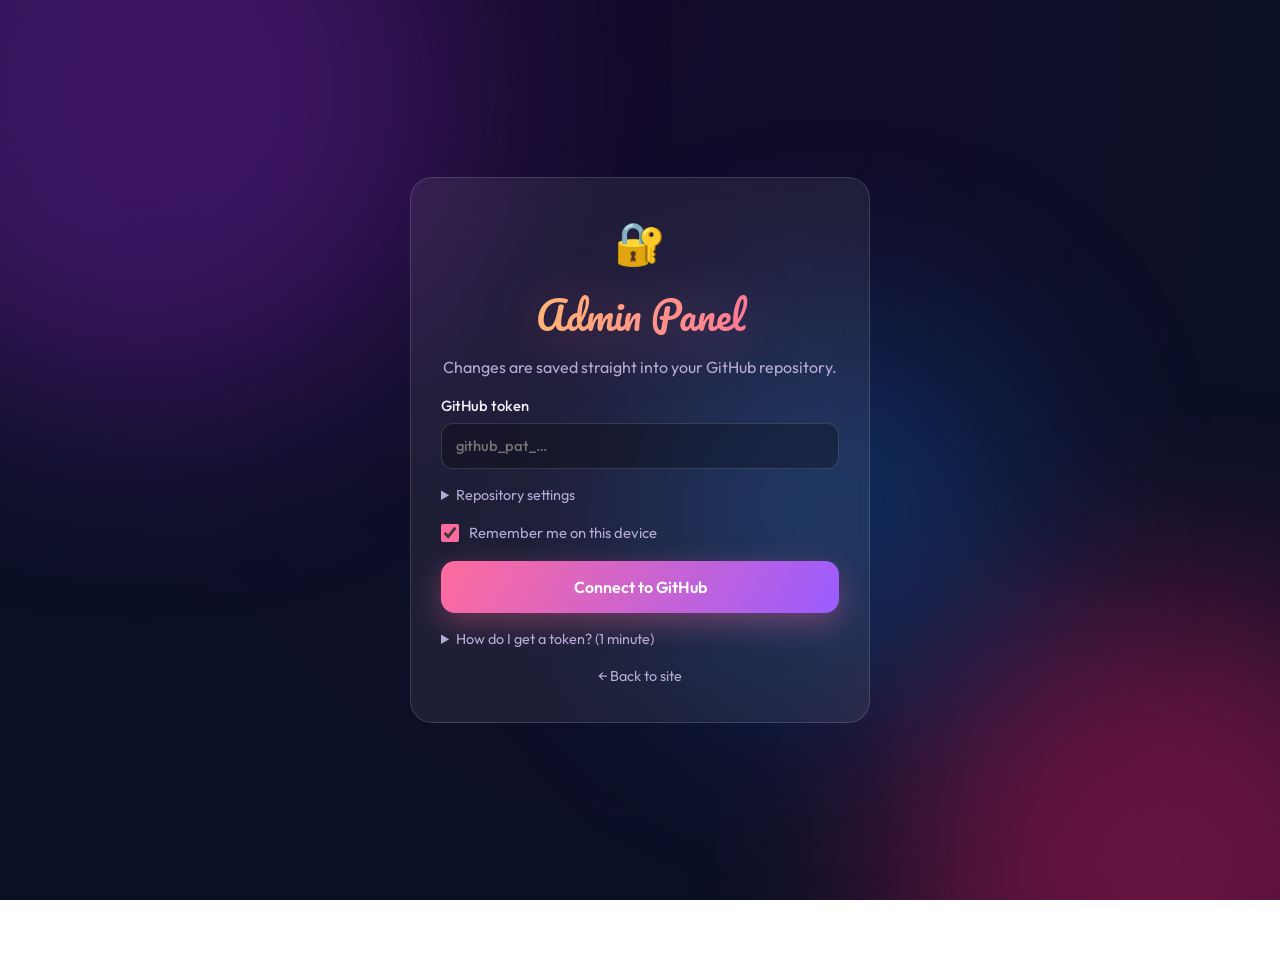
==== admin.html @ c294a3ca "Birthday countdown site with GitHub-backed admin panel - Redesigned public countdown page (spotlight" ====
<!DOCTYPE html>
<html lang="en">
<head>
  <meta charset="UTF-8" />
  <meta name="viewport" content="width=device-width, initial-scale=1.0" />
  <title>Admin · Birthday Countdown</title>
  <meta name="robots" content="noindex, nofollow" />
  <meta name="theme-color" content="#140a2b" />
  <link rel="icon" href="data:image/svg+xml,<svg xmlns='http://www.w3.org/2000/svg' viewBox='0 0 100 100'><text y='.9em' font-size='90'>🔐</text></svg>" />
  <link rel="preconnect" href="https://fonts.googleapis.com" />
  <link rel="preconnect" href="https://fonts.gstatic.com" crossorigin />
  <link href="https://fonts.googleapis.com/css2?family=Outfit:wght@300;400;500;600;700;800&family=Pacifico&display=swap" rel="stylesheet" />
  <link rel="stylesheet" href="assets/style.css" />
  <link rel="stylesheet" href="assets/admin.css" />
</head>
<body>
  <div class="bg"><div class="blob b1"></div><div class="blob b2"></div><div class="blob b3"></div></div>

  <!-- ============ LOGIN ============ -->
  <section id="login" class="login-wrap">
    <form id="loginForm" class="login glass" autocomplete="off">
      <div class="lock">🔐</div>
      <h1 class="admin-title">Admin Panel</h1>
      <p class="muted center">Changes are saved straight into your GitHub repository.</p>

      <label>GitHub token
        <input id="token" type="password" required placeholder="github_pat_…" autocomplete="off" spellcheck="false" />
      </label>

      <details class="adv">
        <summary>Repository settings</summary>
        <div class="row3">
          <label>Owner <input id="owner" required spellcheck="false" /></label>
          <label>Repo <input id="repo" required spellcheck="false" /></label>
          <label>Branch <input id="branch" placeholder="auto" spellcheck="false" /></label>
        </div>
      </details>

      <label class="check"><input id="remember" type="checkbox" checked /> Remember me on this device</label>

      <button class="btn full" type="submit" id="loginBtn">Connect to GitHub</button>
      <p id="loginErr" class="err" hidden></p>

      <details class="help">
        <summary>How do I get a token? (1 minute)</summary>
        <ol>
          <li>Open <a href="https://github.com/settings/personal-access-tokens/new" target="_blank" rel="noopener">GitHub → Fine-grained tokens → Generate new token</a>.</li>
          <li>Name it e.g. <em>birthday-admin</em> and pick an expiration.</li>
          <li><b>Repository access</b> → <em>Only select repositories</em> → choose <b id="repoHint">this repo</b>.</li>
          <li><b>Permissions → Repository permissions → Contents</b> → <em>Read and write</em>.</li>
          <li>Click <b>Generate token</b>, copy it and paste it above.</li>
        </ol>
        <p class="muted small">Your token is only stored in this browser and is only ever sent to <code>api.github.com</code>.</p>
      </details>
      <a class="back" href="./">← Back to site</a>
    </form>
  </section>

  <!-- ============ DASHBOARD ============ -->
  <section id="app" class="app" hidden>
    <header class="topbar glass">
      <div class="brand">
        <span class="logo">🎂</span>
        <div>
          <b>Birthday Admin</b>
          <a id="repoLink" class="muted small" target="_blank" rel="noopener"></a>
        </div>
      </div>
      <div class="top-actions">
        <span id="dirty" class="pill" hidden>● Unsaved changes</span>
        <button id="discardBtn" class="btn ghost sm" hidden>Discard</button>
        <button id="saveBtn" class="btn sm" disabled>☁️ Save to GitHub</button>
        <a class="btn ghost sm" href="./" target="_blank" rel="noopener">View site ↗</a>
        <button id="logoutBtn" class="btn ghost sm" title="Log out">⎋</button>
      </div>
    </header>

    <nav class="tabs">
      <button class="tab active" data-tab="people">👥 People <span id="countBadge" class="count-badge">0</span></button>
      <button class="tab" data-tab="settings">⚙️ Site settings</button>
      <button class="tab" data-tab="tools">📦 Import / Export</button>
    </nav>

    <!-- People -->
    <div class="panel" data-panel="people">
      <div class="toolbar">
        <div class="search">
          <svg viewBox="0 0 24 24" aria-hidden="true"><path d="M21 21l-4.3-4.3M10.5 18a7.5 7.5 0 1 1 0-15 7.5 7.5 0 0 1 0 15z" fill="none" stroke="currentColor" stroke-width="2" stroke-linecap="round"/></svg>
          <input id="q" type="search" placeholder="Search…" autocomplete="off" />
        </div>
        <select id="sort" class="select">
          <option value="next">Sort: Next birthday</option>
          <option value="name">Sort: Name A–Z</option>
          <option value="date">Sort: Calendar (Jan → Dec)</option>
        </select>
        <button id="addBtn" class="btn">＋ Add person</button>
      </div>
      <div id="list" class="list"></div>
      <p id="listEmpty" class="empty" hidden>No people yet. Click “Add person” to get started 🎈</p>
    </div>

    <!-- Settings -->
    <div class="panel glass pad" data-panel="settings" hidden>
      <form id="settingsForm" class="form">
        <label>Site title <input name="title" maxlength="60" placeholder="Happy Birthday" /></label>
        <label>Subtitle <input name="subtitle" maxlength="160" placeholder="A short line under the title" /></label>
        <label>Background music URL <span class="muted small">(optional — e.g. <code>music.mp3</code> uploaded to the repo)</span>
          <input name="music" placeholder="music.mp3 or https://…" />
        </label>
        <label>Timezone for Telegram reminders
          <input name="timezone" placeholder="Asia/Kolkata" />
        </label>
        <p class="muted small">Settings changes are staged like everything else — press <b>Save to GitHub</b> to publish.</p>
      </form>
    </div>

    <!-- Tools -->
    <div class="panel" data-panel="tools" hidden>
      <div class="tools">
        <div class="glass pad">
          <h3>📥 Bulk import</h3>
          <p class="muted small">Paste either JSON (<code>[{"name":"…","date":"YYYY-MM-DD"}]</code>) or the old text format:</p>
          <pre class="sample">Subir Gharami
27 10 2001
Priti Ghosh
15 12 2001</pre>
          <textarea id="importText" rows="8" placeholder="Paste here…"></textarea>
          <div class="btn-row">
            <button id="importMerge" class="btn sm">Add to list</button>
            <button id="importReplace" class="btn ghost sm">Replace whole list</button>
          </div>
        </div>
        <div class="glass pad">
          <h3>📤 Export / backup</h3>
          <p class="muted small">Download all data as a file. Every save is also a Git commit, so you can always restore an older version from the repo history.</p>
          <div class="btn-row">
            <button id="exportJson" class="btn sm">Download data.json</button>
            <button id="exportTxt" class="btn ghost sm">Download as text</button>
          </div>
          <a id="historyLink" class="muted small" target="_blank" rel="noopener">View change history on GitHub ↗</a>
        </div>
      </div>
    </div>
  </section>

  <!-- ============ MODALS ============ -->
  <dialog id="editDlg" class="dlg">
    <form id="editForm" method="dialog" class="form">
      <h3 id="editTitle">Add person</h3>
      <label>Name <input name="name" required maxlength="80" placeholder="Full name" /></label>
      <label>Date of birth <input name="date" type="date" required /></label>
      <label>Note / wish <span class="muted small">(optional, shown on the card)</span>
        <input name="note" maxlength="140" placeholder="e.g. Best friend since school 💛" />
      </label>
      <div class="btn-row end">
        <button type="button" class="btn ghost sm" data-close>Cancel</button>
        <button type="submit" class="btn sm" value="ok">Save</button>
      </div>
    </form>
  </dialog>

  <dialog id="confirmDlg" class="dlg">
    <form method="dialog" class="form">
      <h3 id="confirmTitle">Are you sure?</h3>
      <p id="confirmMsg" class="muted"></p>
      <div class="btn-row end">
        <button value="cancel" class="btn ghost sm">Cancel</button>
        <button value="ok" class="btn danger sm" id="confirmOk">Delete</button>
      </div>
    </form>
  </dialog>

  <div id="toasts" class="toasts"></div>

  <script src="assets/common.js"></script>
  <script src="assets/admin.js"></script>
</body>
</html>
---- assets/style.css ----
:root {
  --bg-1: #140a2b;
  --bg-2: #0b1026;
  --text: #f4f1ff;
  --muted: #b5acd6;
  --pink: #ff6b9d;
  --violet: #9b5cff;
  --gold: #ffd166;
  --cyan: #4de3ff;
  --glass: rgba(255, 255, 255, 0.07);
  --glass-2: rgba(255, 255, 255, 0.11);
  --border: rgba(255, 255, 255, 0.14);
  --radius: 22px;
}

* { margin: 0; padding: 0; box-sizing: border-box; }
html { scroll-behavior: smooth; }

body {
  font-family: "Outfit", system-ui, -apple-system, "Segoe UI", sans-serif;
  color: var(--text);
  background: radial-gradient(ellipse at top, var(--bg-1), var(--bg-2) 70%) fixed;
  min-height: 100vh;
  overflow-x: hidden;
  line-height: 1.5;
}

button { font: inherit; color: inherit; cursor: pointer; border: none; background: none; }

/* ---------- animated background ---------- */
.bg { position: fixed; inset: 0; z-index: -1; overflow: hidden; pointer-events: none; }
.blob { position: absolute; border-radius: 50%; filter: blur(100px); opacity: .5; animation: drift 22s ease-in-out infinite alternate; }
.b1 { width: 50vmax; height: 50vmax; background: #6a1b9a; top: -18vmax; left: -14vmax; }
.b2 { width: 42vmax; height: 42vmax; background: #c2185b; bottom: -18vmax; right: -12vmax; animation-delay: -8s; }
.b3 { width: 30vmax; height: 30vmax; background: #1565c0; top: 35%; left: 50%; animation-delay: -14s; opacity: .35; }
@keyframes drift { to { transform: translate(7vmax, -5vmax) scale(1.18); } }

.star { position: absolute; width: 2px; height: 2px; background: #fff; border-radius: 50%; animation: twinkle 3s ease-in-out infinite; }
@keyframes twinkle { 0%, 100% { opacity: .15; } 50% { opacity: 1; } }

.balloon {
  position: absolute; bottom: -140px; width: 46px; height: 58px;
  border-radius: 50% 50% 48% 48% / 55% 55% 45% 45%;
  opacity: .55; animation: rise linear infinite;
}
.balloon::before { /* shine */
  content: ""; position: absolute; top: 10px; left: 10px; width: 10px; height: 16px;
  border-radius: 50%; background: rgba(255,255,255,.45); transform: rotate(25deg);
}
.balloon::after { /* string */
  content: ""; position: absolute; top: 100%; left: 50%; width: 1px; height: 70px;
  background: rgba(255,255,255,.35);
}
@keyframes rise {
  0% { transform: translateY(0) translateX(0) rotate(-4deg); }
  50% { transform: translateY(-60vh) translateX(30px) rotate(4deg); }
  100% { transform: translateY(-125vh) translateX(-10px) rotate(-4deg); }
}

#confetti { position: fixed; inset: 0; pointer-events: none; z-index: 50; }

main { max-width: 1120px; margin: 0 auto; padding: 56px 20px 40px; }

.glass {
  background: var(--glass);
  border: 1px solid var(--border);
  border-radius: var(--radius);
  backdrop-filter: blur(14px);
  -webkit-backdrop-filter: blur(14px);
}

/* ---------- header ---------- */
.hero-head { text-align: center; margin-bottom: 36px; }
.badge {
  display: inline-block; padding: 7px 18px; border-radius: 999px; font-size: .82rem;
  letter-spacing: .12em; text-transform: uppercase; color: var(--muted);
  background: var(--glass); border: 1px solid var(--border); backdrop-filter: blur(8px);
}
h1 {
  font-family: "Pacifico", cursive; font-weight: 400;
  font-size: clamp(3rem, 11vw, 6.2rem); line-height: 1.25; margin-top: 18px; padding: 0 .1em;
  background: linear-gradient(100deg, var(--gold), var(--pink) 45%, var(--violet) 75%, var(--cyan));
  background-size: 200% auto;
  -webkit-background-clip: text; background-clip: text; -webkit-text-fill-color: transparent;
  animation: shimmer 6s linear infinite; cursor: pointer; user-select: none;
  filter: drop-shadow(0 6px 30px rgba(255, 107, 157, .35));
}
@keyframes shimmer { to { background-position: 200% center; } }
.subtitle { color: var(--muted); font-size: clamp(1rem, 2.6vw, 1.2rem); margin-top: 8px; }

/* ---------- spotlight ---------- */
.spotlight { padding: 34px 28px; text-align: center; position: relative; overflow: hidden; margin-bottom: 26px; }
.spotlight::before {
  content: ""; position: absolute; inset: -2px; border-radius: inherit; padding: 2px; pointer-events: none;
  background: linear-gradient(120deg, var(--pink), var(--violet), var(--cyan), var(--gold));
  -webkit-mask: linear-gradient(#000 0 0) content-box, linear-gradient(#000 0 0);
  -webkit-mask-composite: xor; mask-composite: exclude; opacity: .7;
}
.spot-label { font-size: .85rem; letter-spacing: .18em; text-transform: uppercase; color: var(--gold); }
.spot-name { font-size: clamp(1.8rem, 5.5vw, 2.8rem); font-weight: 800; margin: 6px 0 2px; }
.spot-meta { color: var(--muted); }
.spot-note { margin-top: 10px; font-style: italic; color: #e8ddff; }

.big-count { display: flex; justify-content: center; gap: clamp(8px, 2.4vw, 18px); margin-top: 22px; flex-wrap: wrap; }
.big-count .unit {
  min-width: clamp(68px, 17vw, 108px); padding: 14px 8px 10px; border-radius: 18px;
  background: rgba(0, 0, 0, .28); border: 1px solid var(--border);
}
.big-count .num {
  display: block; font-size: clamp(1.9rem, 6.5vw, 3.2rem); font-weight: 700; line-height: 1;
  font-variant-numeric: tabular-nums;
  background: linear-gradient(180deg, #fff, #d9ccff); -webkit-background-clip: text; background-clip: text; -webkit-text-fill-color: transparent;
}
.big-count .lbl { font-size: .72rem; letter-spacing: .16em; text-transform: uppercase; color: var(--muted); }

.spotlight.today { background: linear-gradient(135deg, rgba(255,107,157,.22), rgba(155,92,255,.22)); }
.today-cake { font-size: 4rem; display: inline-block; animation: bounce 1.4s ease-in-out infinite; }
@keyframes bounce { 50% { transform: translateY(-12px) rotate(-6deg); } }
.today-names { display: flex; flex-direction: column; gap: 4px; }

.btn {
  display: inline-flex; align-items: center; gap: 8px; margin-top: 20px; padding: 12px 24px;
  border-radius: 14px; font-weight: 600; text-decoration: none; color: #fff;
  background: linear-gradient(120deg, var(--pink), var(--violet));
  box-shadow: 0 10px 30px rgba(255, 107, 157, .35); transition: transform .2s, box-shadow .2s;
}
.btn:hover { transform: translateY(-3px); box-shadow: 0 14px 36px rgba(255, 107, 157, .5); }
.btn + .btn { margin-left: 8px; }
.btn.ghost { background: var(--glass-2); box-shadow: none; border: 1px solid var(--border); }

/* ---------- stats ---------- */
.stats { display: grid; grid-template-columns: repeat(3, 1fr); gap: 14px; margin-bottom: 26px; }
.stat { padding: 18px; text-align: center; }
.stat b { display: block; font-size: 1.9rem; font-weight: 700; }
.stat span { color: var(--muted); font-size: .88rem; }

/* ---------- toolbar ---------- */
.toolbar { display: flex; gap: 14px; align-items: center; justify-content: space-between; flex-wrap: wrap; margin-bottom: 20px; }
.search {
  flex: 1 1 260px; display: flex; align-items: center; gap: 10px; padding: 0 16px;
  background: var(--glass); border: 1px solid var(--border); border-radius: 14px; backdrop-filter: blur(10px);
}
.search svg { width: 18px; height: 18px; color: var(--muted); flex: none; }
.search input { flex: 1; background: none; border: none; outline: none; color: var(--text); font: inherit; padding: 13px 0; }
.search input::placeholder { color: var(--muted); }
.search:focus-within { border-color: rgba(255, 107, 157, .6); }
.chips { display: flex; gap: 8px; flex-wrap: wrap; }
.chip {
  padding: 10px 16px; border-radius: 999px; background: var(--glass); border: 1px solid var(--border);
  color: var(--muted); font-size: .92rem; transition: all .2s;
}
.chip:hover { color: var(--text); }
.chip.active { color: #fff; background: linear-gradient(120deg, var(--pink), var(--violet)); border-color: transparent; }

/* ---------- cards ---------- */
.grid { display: grid; grid-template-columns: repeat(auto-fill, minmax(300px, 1fr)); gap: 18px; }

.card {
  position: relative; padding: 22px; overflow: hidden;
  transition: transform .3s ease, border-color .3s ease, box-shadow .3s ease;
  animation: pop .55s cubic-bezier(.2, .9, .3, 1.2) both;
}
.card:hover { transform: translateY(-6px); border-color: rgba(255, 107, 157, .5); box-shadow: 0 18px 40px rgba(0, 0, 0, .35); }
@keyframes pop { from { opacity: 0; transform: translateY(26px) scale(.96); } }

.card-top { display: flex; align-items: center; gap: 14px; }
.avatar {
  flex: none; width: 54px; height: 54px; border-radius: 16px; display: grid; place-items: center;
  font-weight: 700; font-size: 1.15rem; color: #fff; text-shadow: 0 1px 4px rgba(0,0,0,.25);
  box-shadow: 0 8px 20px rgba(0, 0, 0, .3);
}
.who { min-width: 0; }
.who h2 { font-size: 1.12rem; font-weight: 600; white-space: nowrap; overflow: hidden; text-overflow: ellipsis; }
.who p { color: var(--muted); font-size: .9rem; }

.tag {
  position: absolute; top: 16px; right: 16px; font-size: .72rem; font-weight: 600; letter-spacing: .04em;
  padding: 4px 10px; border-radius: 999px; background: var(--glass-2); border: 1px solid var(--border);
}
.tag.today { background: linear-gradient(120deg, var(--gold), var(--pink)); color: #2a0d1d; border: none; }
.tag.soon { color: var(--gold); border-color: rgba(255, 209, 102, .4); }

.count { display: grid; grid-template-columns: repeat(4, 1fr); gap: 8px; margin-top: 18px; }
.count div { text-align: center; padding: 9px 0 7px; border-radius: 12px; background: rgba(0, 0, 0, .25); }
.count b { display: block; font-size: 1.35rem; font-weight: 700; font-variant-numeric: tabular-nums; line-height: 1.1; }
.count span { font-size: .66rem; letter-spacing: .12em; text-transform: uppercase; color: var(--muted); }

.progress { margin-top: 16px; height: 6px; border-radius: 99px; background: rgba(255, 255, 255, .08); overflow: hidden; }
.progress i { display: block; height: 100%; border-radius: inherit; background: linear-gradient(90deg, var(--cyan), var(--violet), var(--pink)); transition: width 1s linear; }
.note { margin-top: 12px; font-size: .9rem; color: #e2d8ff; font-style: italic; }

.card.is-today { border-color: rgba(255, 209, 102, .6); background: linear-gradient(135deg, rgba(255,209,102,.14), rgba(255,107,157,.14)); }
.card.is-today .celebrate { margin-top: 16px; text-align: center; font-size: 1.25rem; font-weight: 700; padding: 14px; border-radius: 14px; background: rgba(0,0,0,.25); }

.empty { text-align: center; color: var(--muted); padding: 40px 0; }

.loading { display: flex; justify-content: center; gap: 8px; padding: 40px 0; }
.loading span { width: 12px; height: 12px; border-radius: 50%; background: var(--pink); animation: dot 1s ease-in-out infinite; }
.loading span:nth-child(2) { animation-delay: .15s; background: var(--violet); }
.loading span:nth-child(3) { animation-delay: .3s; background: var(--cyan); }
@keyframes dot { 50% { transform: translateY(-12px); opacity: .5; } }

footer { text-align: center; color: var(--muted); margin-top: 60px; font-size: .9rem; display: grid; gap: 8px; }
.heart { color: var(--pink); display: inline-block; animation: beat 1.2s infinite; }
@keyframes beat { 30% { transform: scale(1.3); } }
.admin-link { color: var(--muted); text-decoration: none; font-size: .82rem; opacity: .6; }
.admin-link:hover { opacity: 1; color: var(--text); }

.music-btn {
  position: fixed; right: 20px; bottom: 20px; width: 54px; height: 54px; border-radius: 50%;
  font-size: 1.4rem; background: linear-gradient(120deg, var(--pink), var(--violet)); z-index: 40;
  box-shadow: 0 10px 30px rgba(155, 92, 255, .45);
}
.music-btn.playing { animation: spin 3s linear infinite; }
@keyframes spin { to { transform: rotate(360deg); } }

@media (max-width: 600px) {
  main { padding-top: 36px; }
  .stats { gap: 8px; }
  .stat { padding: 14px 6px; }
  .stat b { font-size: 1.5rem; }
  .grid { grid-template-columns: 1fr; }
  .btn + .btn { margin-left: 0; }
}

@media (prefers-reduced-motion: reduce) {
  *, *::before, *::after { animation: none !important; transition: none !important; }
}
---- assets/admin.css ----
/* Admin panel — builds on style.css */
body { padding-bottom: 60px; }
.muted { color: var(--muted); }
.small { font-size: .84rem; }
.center { text-align: center; }
code { background: rgba(0,0,0,.35); padding: 1px 6px; border-radius: 6px; color: var(--cyan); font-size: .88em; }

input, select, textarea {
  width: 100%; font: inherit; color: var(--text); background: rgba(0,0,0,.28);
  border: 1px solid var(--border); border-radius: 12px; padding: 11px 14px; outline: none;
  transition: border-color .2s, box-shadow .2s;
}
input:focus, select:focus, textarea:focus { border-color: rgba(255,107,157,.7); box-shadow: 0 0 0 3px rgba(255,107,157,.18); }
input[type="date"] { color-scheme: dark; }
textarea { resize: vertical; font-family: ui-monospace, Menlo, Consolas, monospace; font-size: .9rem; }
select option { background: #1d1238; }
label { display: grid; gap: 6px; font-size: .92rem; font-weight: 500; }

.btn { margin-top: 0; border: none; cursor: pointer; justify-content: center; }
.btn.sm { padding: 9px 16px; font-size: .9rem; border-radius: 12px; }
.btn.full { width: 100%; padding: 14px; }
.btn.danger { background: linear-gradient(120deg, #ff5e62, #d7263d); box-shadow: 0 8px 24px rgba(215,38,61,.35); }
.btn:disabled { opacity: .45; cursor: not-allowed; transform: none; box-shadow: none; }
.btn + .btn { margin-left: 0; }
.btn-row { display: flex; gap: 10px; flex-wrap: wrap; margin-top: 14px; }
.btn-row.end { justify-content: flex-end; }

/* ---------- login ---------- */
.login-wrap { min-height: 100vh; display: grid; place-items: center; padding: 30px 16px; }
.login { width: min(460px, 100%); padding: 34px 30px; display: grid; gap: 16px; }
.lock { font-size: 2.6rem; text-align: center; }
.admin-title {
  font-size: 2.4rem; margin: 0; text-align: center; cursor: default;
}
.check { display: flex; align-items: center; gap: 10px; font-weight: 400; color: var(--muted); }
.check input { width: 18px; height: 18px; accent-color: var(--pink); }
.row3 { display: grid; grid-template-columns: 1fr 1fr .8fr; gap: 10px; margin-top: 12px; }
details summary { cursor: pointer; color: var(--muted); font-size: .9rem; }
details summary:hover { color: var(--text); }
.help ol { margin: 12px 0 8px 20px; display: grid; gap: 6px; font-size: .9rem; color: #ddd4f5; }
.help a, .back, #repoLink, #historyLink { color: var(--cyan); text-decoration: none; }
.help a:hover, #repoLink:hover, #historyLink:hover { text-decoration: underline; }
.back { text-align: center; font-size: .9rem; color: var(--muted); }
.err { color: #ff8a8a; font-size: .9rem; text-align: center; }

/* ---------- app ---------- */
.app { max-width: 1040px; margin: 0 auto; padding: 20px 16px; }
.topbar {
  position: sticky; top: 12px; z-index: 20; display: flex; align-items: center; justify-content: space-between;
  gap: 12px; flex-wrap: wrap; padding: 12px 16px; border-radius: 18px;
}
.brand { display: flex; align-items: center; gap: 12px; }
.brand .logo { font-size: 1.8rem; }
.brand b { display: block; }
.top-actions { display: flex; align-items: center; gap: 8px; flex-wrap: wrap; }
.pill { font-size: .8rem; color: var(--gold); padding: 6px 12px; border-radius: 999px; border: 1px solid rgba(255,209,102,.4); background: rgba(255,209,102,.08); animation: pulse 2s infinite; }
@keyframes pulse { 50% { opacity: .6; } }

.tabs { display: flex; gap: 8px; margin: 22px 0 18px; flex-wrap: wrap; }
.tab { padding: 10px 18px; border-radius: 12px; color: var(--muted); background: var(--glass); border: 1px solid var(--border); }
.tab.active { color: #fff; background: linear-gradient(120deg, rgba(255,107,157,.35), rgba(155,92,255,.35)); border-color: rgba(255,107,157,.5); }
.count-badge { font-size: .75rem; background: rgba(255,255,255,.15); padding: 1px 8px; border-radius: 99px; margin-left: 4px; }

.pad { padding: 24px; }
.select { width: auto; flex: 0 0 auto; }
.toolbar .btn { flex: 0 0 auto; }

.list { display: grid; gap: 10px; }
.row {
  display: grid; grid-template-columns: auto 1fr auto auto; align-items: center; gap: 14px;
  padding: 12px 14px; border-radius: 16px; background: var(--glass); border: 1px solid var(--border);
  transition: border-color .2s, transform .2s;
}
.row:hover { border-color: rgba(255,107,157,.45); }
.row .avatar { width: 46px; height: 46px; border-radius: 14px; font-size: 1rem; }
.row .who h2 { font-size: 1.02rem; }
.row .who p { font-size: .85rem; }
.row .when { font-size: .85rem; color: var(--muted); text-align: right; white-space: nowrap; }
.row .when b { color: var(--text); }
.row.is-today { border-color: rgba(255,209,102,.6); }
.row.new { animation: flash 1.2s ease; }
@keyframes flash { 0% { background: rgba(67,233,123,.25); } }
.actions { display: flex; gap: 6px; }
.icon-btn {
  width: 38px; height: 38px; border-radius: 11px; display: grid; place-items: center; font-size: 1rem;
  background: rgba(255,255,255,.06); border: 1px solid var(--border); transition: background .2s, transform .15s;
}
.icon-btn:hover { background: rgba(255,255,255,.14); transform: translateY(-1px); }
.icon-btn.del:hover { background: rgba(255,94,98,.25); border-color: rgba(255,94,98,.5); }

.form { display: grid; gap: 16px; }
.tools { display: grid; grid-template-columns: repeat(auto-fit, minmax(300px, 1fr)); gap: 16px; }
.tools h3 { margin-bottom: 6px; }
.tools textarea { margin-top: 10px; }
.sample { margin: 10px 0 0; padding: 10px 14px; border-radius: 10px; background: rgba(0,0,0,.3); font-size: .82rem; color: #cfc4ee; }
#historyLink { display: inline-block; margin-top: 16px; }

/* ---------- dialogs ---------- */
.dlg {
  margin: auto; width: min(440px, calc(100% - 32px)); padding: 26px; border-radius: 22px; color: var(--text);
  background: linear-gradient(160deg, #24154a, #170e32); border: 1px solid var(--border);
  box-shadow: 0 30px 80px rgba(0,0,0,.6);
}
.dlg::backdrop { background: rgba(5, 3, 15, .65); backdrop-filter: blur(4px); }
.dlg[open] { animation: dlgIn .25s cubic-bezier(.2,.9,.3,1.2); }
@keyframes dlgIn { from { opacity: 0; transform: translateY(16px) scale(.97); } }
.dlg h3 { font-size: 1.3rem; }

/* ---------- toasts ---------- */
.toasts { position: fixed; left: 50%; bottom: 24px; transform: translateX(-50%); display: grid; gap: 10px; z-index: 100; width: min(420px, calc(100% - 32px)); }
.toast {
  padding: 12px 16px; border-radius: 14px; background: #2a1a55; border: 1px solid var(--border);
  box-shadow: 0 14px 40px rgba(0,0,0,.45); animation: toastIn .3s ease; font-size: .93rem;
}
.toast.ok { border-color: rgba(67,233,123,.5); }
.toast.bad { border-color: rgba(255,94,98,.6); }
.toast a { color: var(--cyan); }
@keyframes toastIn { from { opacity: 0; transform: translateY(12px); } }

.spinner { width: 16px; height: 16px; border-radius: 50%; border: 2px solid rgba(255,255,255,.35); border-top-color: #fff; animation: spin .7s linear infinite; display: inline-block; }

@media (max-width: 640px) {
  .row { grid-template-columns: auto 1fr auto; }
  .row .when { grid-column: 2; grid-row: 2; text-align: left; margin-top: -8px; }
  .row .actions { grid-column: 3; grid-row: 1 / span 2; flex-direction: column; }
  .row3 { grid-template-columns: 1fr 1fr; }
  .select { flex: 1 1 100%; width: 100%; }
  .toolbar .btn { flex: 1 1 100%; }
  .topbar { position: static; }
}
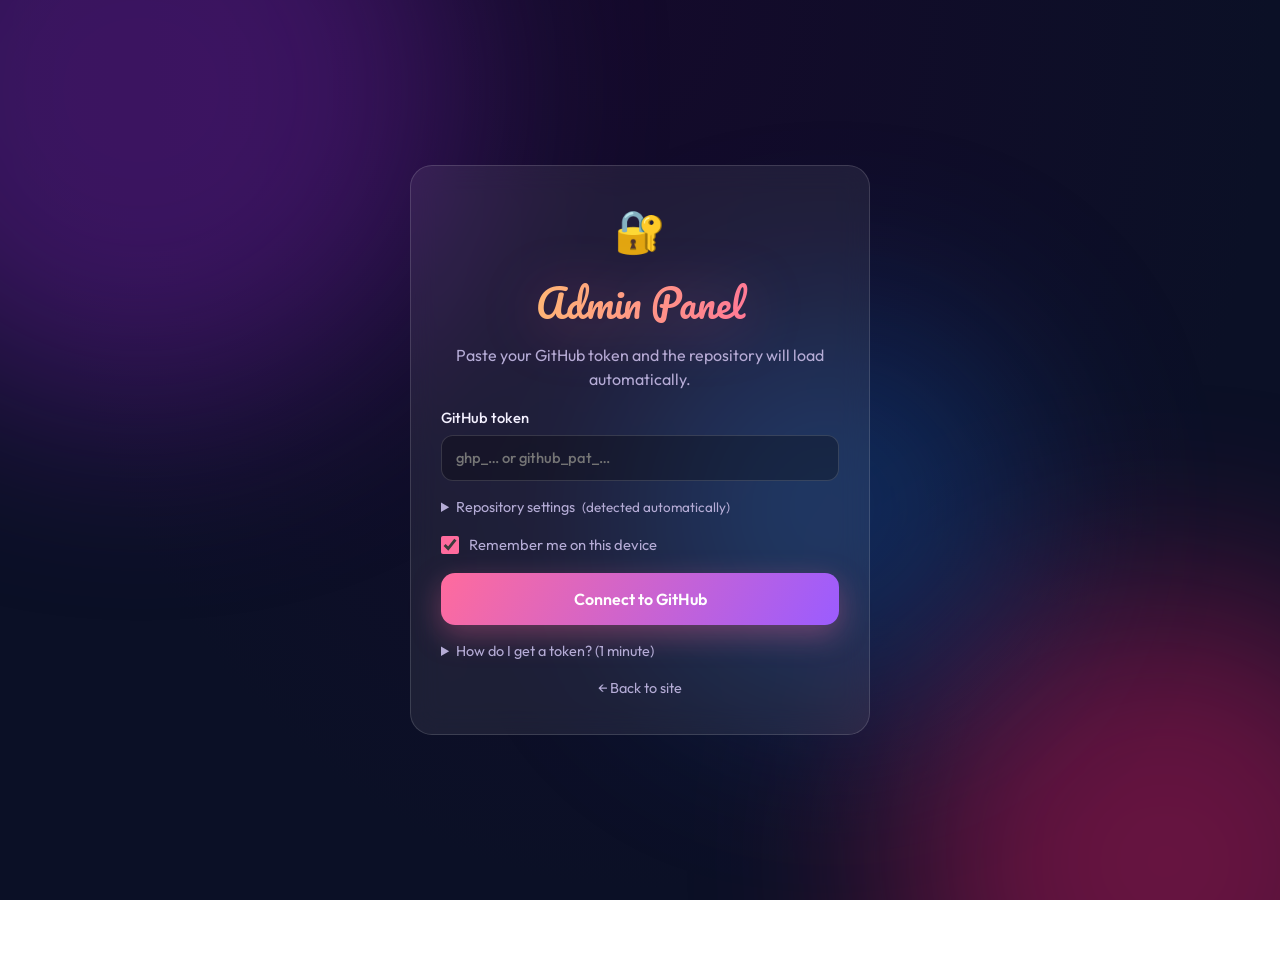
==== commit bf3445c1: "Improve admin auto-connect and page performance Co-authored-by: arena-agent <297053741+arena-agent@u" ====
--- a/admin.html
+++ b/admin.html
@@ -9,7 +9,9 @@
   <link rel="icon" href="data:image/svg+xml,<svg xmlns='http://www.w3.org/2000/svg' viewBox='0 0 100 100'><text y='.9em' font-size='90'>🔐</text></svg>" />
   <link rel="preconnect" href="https://fonts.googleapis.com" />
   <link rel="preconnect" href="https://fonts.gstatic.com" crossorigin />
-  <link href="https://fonts.googleapis.com/css2?family=Outfit:wght@300;400;500;600;700;800&family=Pacifico&display=swap" rel="stylesheet" />
+  <!-- Load the decorative fonts after first paint so a slow font request cannot block the panel. -->
+  <link href="https://fonts.googleapis.com/css2?family=Outfit:wght@300;400;500;600;700;800&family=Pacifico&display=swap" rel="stylesheet" media="print" onload="this.media='all'" />
+  <noscript><link href="https://fonts.googleapis.com/css2?family=Outfit:wght@300;400;500;600;700;800&family=Pacifico&display=swap" rel="stylesheet" /></noscript>
   <link rel="stylesheet" href="assets/style.css" />
   <link rel="stylesheet" href="assets/admin.css" />
 </head>
@@ -21,14 +23,14 @@
     <form id="loginForm" class="login glass" autocomplete="off">
       <div class="lock">🔐</div>
       <h1 class="admin-title">Admin Panel</h1>
-      <p class="muted center">Changes are saved straight into your GitHub repository.</p>
+      <p class="muted center">Paste your GitHub token and the repository will load automatically.</p>
 
       <label>GitHub token
-        <input id="token" type="password" required placeholder="github_pat_…" autocomplete="off" spellcheck="false" />
+        <input id="token" type="password" required placeholder="ghp_… or github_pat_…" autocomplete="new-password" spellcheck="false" />
       </label>
 
       <details class="adv">
-        <summary>Repository settings</summary>
+        <summary>Repository settings <span class="muted small">(detected automatically)</span></summary>
         <div class="row3">
           <label>Owner <input id="owner" required spellcheck="false" /></label>
           <label>Repo <input id="repo" required spellcheck="false" /></label>
@@ -50,7 +52,7 @@
           <li><b>Permissions → Repository permissions → Contents</b> → <em>Read and write</em>.</li>
           <li>Click <b>Generate token</b>, copy it and paste it above.</li>
         </ol>
-        <p class="muted small">Your token is only stored in this browser and is only ever sent to <code>api.github.com</code>.</p>
+        <p class="muted small"><code>ghp_…</code> classic tokens also work when they have the <code>repo</code> scope. Your token is only stored in this browser and is only ever sent to <code>api.github.com</code>.</p>
       </details>
       <a class="back" href="./">← Back to site</a>
     </form>
--- a/assets/style.css
+++ b/assets/style.css
@@ -157,6 +157,8 @@
 
 .card {
   position: relative; padding: 22px; overflow: hidden;
+  content-visibility: auto;
+  contain-intrinsic-size: 270px;
   transition: transform .3s ease, border-color .3s ease, box-shadow .3s ease;
   animation: pop .55s cubic-bezier(.2, .9, .3, 1.2) both;
 }
@@ -206,13 +208,7 @@
 .admin-link { color: var(--muted); text-decoration: none; font-size: .82rem; opacity: .6; }
 .admin-link:hover { opacity: 1; color: var(--text); }
 
-.music-btn {
-  position: fixed; right: 20px; bottom: 20px; width: 54px; height: 54px; border-radius: 50%;
-  font-size: 1.4rem; background: linear-gradient(120deg, var(--pink), var(--violet)); z-index: 40;
-  box-shadow: 0 10px 30px rgba(155, 92, 255, .45);
-}
-.music-btn.playing { animation: spin 3s linear infinite; }
-@keyframes spin { to { transform: rotate(360deg); } }
+@keyframes spin { to { transform: rotate(360deg); } } /* used by the admin panel's .spinner */
 
 @media (max-width: 600px) {
   main { padding-top: 36px; }
@@ -223,6 +219,15 @@
   .btn + .btn { margin-left: 0; }
 }
 
+/* Mobile devices get the lighter version of the glass effect. Blur filters on
+   many cards are attractive, but they are expensive on phone GPUs. */
+@media (max-width: 800px), (pointer: coarse) {
+  .blob { animation: none; filter: blur(70px); }
+  .glass, .search, .badge { backdrop-filter: none; -webkit-backdrop-filter: none; }
+  .card:hover { transform: none; box-shadow: none; }
+}
+
 @media (prefers-reduced-motion: reduce) {
   *, *::before, *::after { animation: none !important; transition: none !important; }
-}
+  .glass, .search, .badge { backdrop-filter: none; -webkit-backdrop-filter: none; }
+}
--- a/assets/admin.css
+++ b/assets/admin.css
@@ -36,6 +36,7 @@
 .check input { width: 18px; height: 18px; accent-color: var(--pink); }
 .row3 { display: grid; grid-template-columns: 1fr 1fr .8fr; gap: 10px; margin-top: 12px; }
 details summary { cursor: pointer; color: var(--muted); font-size: .9rem; }
+.adv summary .small { margin-left: 4px; font-weight: 400; }
 details summary:hover { color: var(--text); }
 .help ol { margin: 12px 0 8px 20px; display: grid; gap: 6px; font-size: .9rem; color: #ddd4f5; }
 .help a, .back, #repoLink, #historyLink { color: var(--cyan); text-decoration: none; }
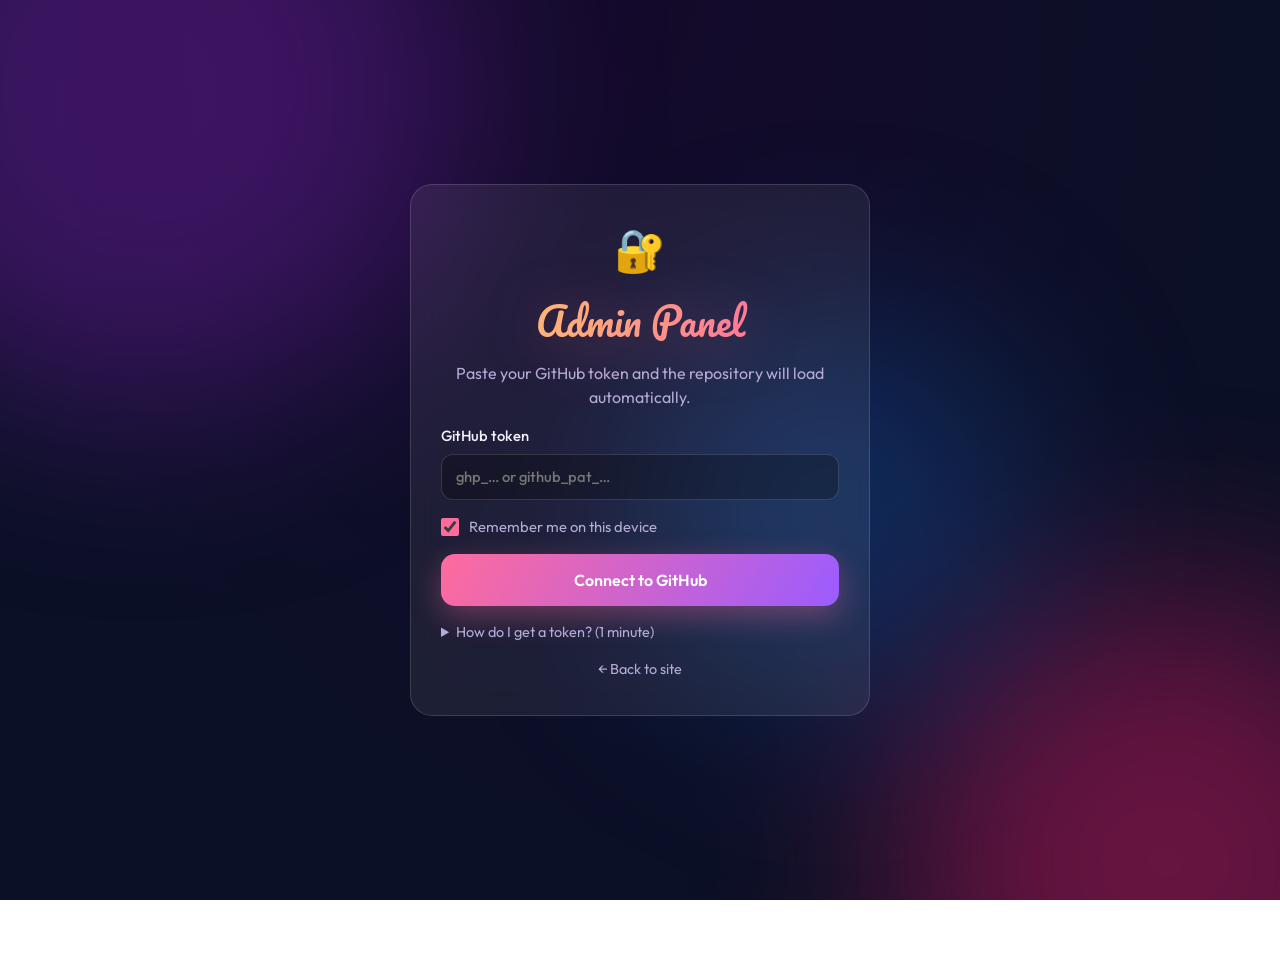
==== commit a83b0c1d: "Simplify admin connection settings Co-authored-by: arena-agent <297053741+arena-agent@users.noreply." ====
--- a/admin.html
+++ b/admin.html
@@ -28,15 +28,6 @@
       <label>GitHub token
         <input id="token" type="password" required placeholder="ghp_… or github_pat_…" autocomplete="new-password" spellcheck="false" />
       </label>
-
-      <details class="adv">
-        <summary>Repository settings <span class="muted small">(detected automatically)</span></summary>
-        <div class="row3">
-          <label>Owner <input id="owner" required spellcheck="false" /></label>
-          <label>Repo <input id="repo" required spellcheck="false" /></label>
-          <label>Branch <input id="branch" placeholder="auto" spellcheck="false" /></label>
-        </div>
-      </details>
 
       <label class="check"><input id="remember" type="checkbox" checked /> Remember me on this device</label>
 
--- a/assets/admin.css
+++ b/assets/admin.css
@@ -34,9 +34,7 @@
 }
 .check { display: flex; align-items: center; gap: 10px; font-weight: 400; color: var(--muted); }
 .check input { width: 18px; height: 18px; accent-color: var(--pink); }
-.row3 { display: grid; grid-template-columns: 1fr 1fr .8fr; gap: 10px; margin-top: 12px; }
 details summary { cursor: pointer; color: var(--muted); font-size: .9rem; }
-.adv summary .small { margin-left: 4px; font-weight: 400; }
 details summary:hover { color: var(--text); }
 .help ol { margin: 12px 0 8px 20px; display: grid; gap: 6px; font-size: .9rem; color: #ddd4f5; }
 .help a, .back, #repoLink, #historyLink { color: var(--cyan); text-decoration: none; }
@@ -124,7 +122,6 @@
   .row { grid-template-columns: auto 1fr auto; }
   .row .when { grid-column: 2; grid-row: 2; text-align: left; margin-top: -8px; }
   .row .actions { grid-column: 3; grid-row: 1 / span 2; flex-direction: column; }
-  .row3 { grid-template-columns: 1fr 1fr; }
   .select { flex: 1 1 100%; width: 100%; }
   .toolbar .btn { flex: 1 1 100%; }
   .topbar { position: static; }
